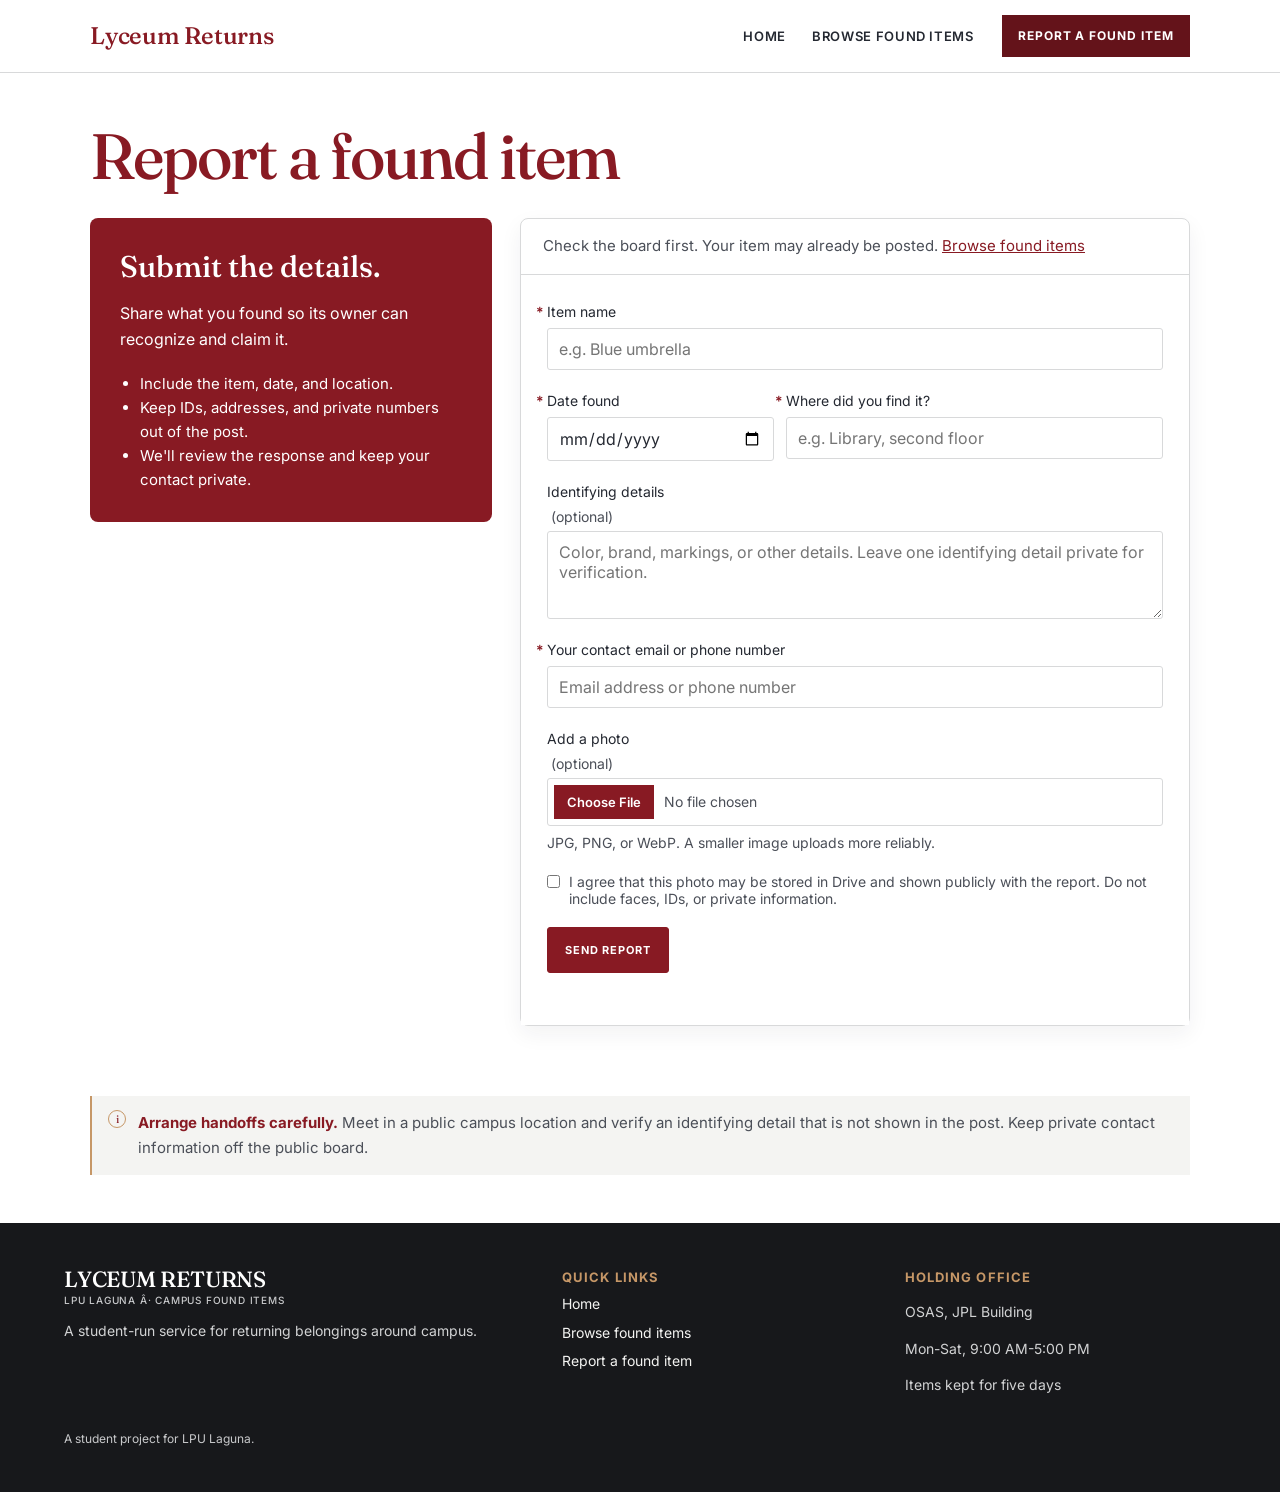
==== report.html @ 266c76a1 "JS restructuring (moved to d3-dsv + file split), and removed 'I Lost' functionality" ====
﻿<!doctype html>
<html lang="en">
  <head>
    <meta charset="utf-8" />
    <meta name="viewport" content="width=device-width, initial-scale=1" />
    <meta
      name="description"
      content="Report an item you found on the LPU Laguna campus."
    />
    <title>Submit a report | Lyceum Returns</title>
    <link
      rel="preload"
      as="style"
      href="https://fonts.googleapis.com/css2?family=Fraunces:opsz,SOFT,WONK,wght@9..144,20,0,400;9..144,20,0,500&family=Inter:wght@400;500;600;700&display=swap"
    />
    <link
      rel="stylesheet"
      href="https://fonts.googleapis.com/css2?family=Fraunces:opsz,SOFT,WONK,wght@9..144,20,0,400;9..144,20,0,500&family=Inter:wght@400;500;600;700&display=swap"
    />
    <link rel="stylesheet" href="site.css?v=19" />
    <link rel="stylesheet" href="reports.css?v=27" />
  </head>
  <body id="top">
    <header class="site-header">
      <div class="header-inner">
        <a class="wordmark" href="index.html">Lyceum Returns</a>
        <nav>
          <a href="index.html">Home</a>
          <a href="reports.html">Browse found items</a>
        </nav>
        <a class="header-action active" href="report.html">Report a found item</a>
      </div>
    </header>

    <main class="reports-main">
      <h1 class="report-page-title">Report a found item</h1>
      <section id="submit" class="submit-section">
        <div class="submit-copy">
          <h2>Submit the details.</h2>
          <p>Share what you found so its owner can recognize and claim it.</p>
          <button id="tips-button" class="tips-button" type="button">
            Tips
          </button>
          <ul class="tips-list">
            <li>Include the item, date, and location.</li>
            <li>Keep IDs, addresses, and private numbers out of the post.</li>
            <li>We'll review the response and keep your contact private.</li>
          </ul>
        </div>
        <div class="form-slot">
          <p class="check-board">
            Check the board first. Your item may already be posted.
            <a href="reports.html">Browse found items</a>
          </p>
          <form id="report-form" class="custom-form">
            <input type="hidden" name="reportType" value="Found" />
            <label class="form-field">
              Item name
              <input
                name="itemName"
                maxlength="120"
                required
                placeholder="e.g. Blue umbrella"
              />
            </label>
            <div class="form-row">
              <label class="form-field">
                Date found
                <input
                  id="report-date"
                  name="reportDate"
                  type="date"
                  required
                />
              </label>
              <label class="form-field">
                Where did you find it?
                <input
                  name="location"
                  maxlength="160"
                  required
                  placeholder="e.g. Library, second floor"
                />
              </label>
            </div>
            <label class="form-field">
              Identifying details <span>(optional)</span>
              <textarea
                name="details"
                maxlength="600"
                rows="2"
                placeholder="Color, brand, markings, or other details. Leave one identifying detail private for verification."
              ></textarea>
            </label>
            <label class="form-field">
              Your contact email or phone number
              <input
                name="contact"
                autocomplete="email"
                maxlength="120"
                required
                placeholder="Email address or phone number"
              />
            </label>
            <label class="form-field photo-field">
              Add a photo <span>(optional)</span>
              <input name="photo" type="file" accept="image/*" />
              <div id="photo-preview" class="photo-preview" hidden>
                <img alt="Selected photo preview" />
                <button id="remove-photo" type="button">Remove photo</button>
              </div>
              <small
                >JPG, PNG, or WebP. A smaller image uploads more
                reliably.</small
              >
            </label>
            <label class="consent-field">
              <input name="photoConsent" type="checkbox" />
              <span
                >I agree that this photo may be stored in Drive and shown
                publicly with the report. Do not include faces, IDs, or private
                information.</span
              >
            </label>
            <label class="form-honeypot">
              Leave this field empty
              <input name="website" tabindex="-1" autocomplete="off" />
            </label>
            <button class="submit-button" type="submit">Send report</button>
            <p id="form-status" class="form-status"></p>
          </form>
          <iframe
            class="bridge-frame"
            name="bridge-frame"
            title="Report submission"
            tabindex="-1"
          ></iframe>
        </div>
      </section>
      <section id="safety" class="safety">
        <span class="safety-mark">i</span>
        <p>
          <strong>Arrange handoffs carefully.</strong> Meet in a public campus
          location and verify an identifying detail that is not shown in the
          post. Keep private contact information off the public board.
        </p>
      </section>
    </main>

    <footer class="site-footer">
      <div>
        <a class="wordmark" href="index.html">
          <span
            >LYCEUM RETURNS<small
              >LPU LAGUNA Â· CAMPUS FOUND ITEMS</small
            ></span
          >
        </a>
        <p>A student-run service for returning belongings around campus.</p>
      </div>
      <div>
        <strong>Quick links</strong>
        <a href="index.html">Home</a>
        <a href="reports.html">Browse found items</a>
        <a href="report.html">Report a found item</a>
      </div>
      <div>
        <strong>Holding office</strong>
        <span>OSAS, JPL Building</span>
        <span>Mon-Sat, 9:00 AM-5:00 PM</span>
        <span>Items kept for five days</span>
      </div>
      <small class="footer-credit">A student project for LPU Laguna.</small>
    </footer>
    <script src="js/form-config.js?v=5"></script>
    <script type="module" src="js/reports.js?v=21"></script>
  </body>
</html>
---- site.css ----
:root {
  --crimson: #881a23;
  --crimson-dark: #64131a;
  --gold: #c69767;
  --ink: #242831;
  --muted: #4b4f58;
  --paper: #f4f4f2;
  --white: #ffffff;
  --line: #d8d9da;
  --heading: "Fraunces", Georgia, serif;
  --body: "Inter", system-ui, sans-serif;
  --space: 8px;
}

* {
  box-sizing: border-box;
}
html {
  scroll-behavior: smooth;
}
body {
  margin: 0;
  background: var(--white);
  color: var(--ink);
  font: 16px/1.6 var(--body);
}
main {
  padding-bottom: 56px;
}
a {
  color: inherit;
  text-decoration: none;
  transition: color 160ms ease;
}
a:focus-visible,
button:focus-visible,
input:focus-visible,
textarea:focus-visible,
select:focus-visible {
  outline: 3px solid var(--gold);
  outline-offset: 3px;
}

.site-header {
  min-height: 78px;
  padding: 0 max(5vw, 24px);
  display: flex;
  align-items: center;
  justify-content: space-between;
  gap: 24px;
  border-bottom: 1px solid var(--line);
  background: var(--white);
}
.wordmark {
  color: var(--crimson);
  font: 500 22px/1.1 var(--heading);
  font-variation-settings:
    "SOFT" 20,
    "WONK" 0;
  letter-spacing: -0.01em;
}
.wordmark small {
  display: block;
  margin-top: 3px;
  color: var(--muted);
  font: 500 10px var(--body);
  letter-spacing: 0.08em;
  text-transform: uppercase;
}
nav {
  display: flex;
  gap: 28px;
  color: var(--ink);
  font-size: 13px;
  font-weight: 600;
  text-transform: uppercase;
  letter-spacing: 0.05em;
}
nav a:hover,
.text-link:hover,
.note a:hover,
.site-footer a:hover {
  color: var(--crimson);
}
.header-action {
  padding: 11px 16px;
  background: var(--crimson);
  color: var(--white);
  font-size: 12px;
  font-weight: 700;
  letter-spacing: 0.08em;
  text-transform: uppercase;
}
.header-action:hover,
.button-primary:hover {
  background: var(--crimson-dark);
}

main {
  max-width: 1240px;
  margin: auto;
}
.hero {
  min-height: 590px;
  padding: 110px max(7vw, 32px);
  display: flex;
  align-items: center;
  background:
    linear-gradient(90deg, rgba(100, 19, 26, 0.94), rgba(136, 26, 35, 0.7)),
    url("assets/TODO-campus-photo.jpg") center/cover;
  color: var(--white);
}
.hero-text {
  max-width: 650px;
}
.hero h1 {
  margin: 0;
  font: 500 clamp(44px, 6vw, 76px)/1.15 var(--heading);
  font-variation-settings:
    "SOFT" 20,
    "WONK" 0;
  letter-spacing: -0.01em;
  letter-spacing: -0.04em;
}
.hero h1 span {
  display: block;
}
.hero-sub {
  max-width: 570px;
  margin: 24px 0 0;
  font-size: 18px;
}
.actions {
  display: flex;
  flex-wrap: wrap;
  gap: 14px;
  margin-top: 32px;
}
.button {
  min-height: 46px;
  padding: 0 20px;
  display: inline-flex;
  align-items: center;
  font-size: 12px;
  font-weight: 700;
  letter-spacing: 0.1em;
  text-transform: uppercase;
  transition:
    transform 160ms ease,
    background 160ms ease,
    box-shadow 160ms ease;
}
.button-primary {
  background: #b83a46;
  color: var(--white);
  border: 1px solid #d86a73;
  box-shadow: 0 8px 18px rgba(35, 8, 12, 0.28);
  transition:
    transform 160ms ease,
    background 160ms ease,
    box-shadow 160ms ease;
}
.button-primary:hover {
  background: #c84b57;
  box-shadow: 0 11px 22px rgba(35, 8, 12, 0.34);
  transform: translateY(-2px);
}
.button-primary span {
  margin-left: 12px;
  color: var(--gold);
}
.button-outline {
  border: 1px solid var(--white);
  color: var(--white);
}
.button-outline:hover {
  background: var(--white);
  color: var(--crimson);
}
.text-link {
  color: var(--crimson);
  font-weight: 600;
  text-decoration: underline;
  text-underline-offset: 4px;
}
.note {
  max-width: 340px;
  margin-left: auto;
  padding: 24px;
  border-left: 2px solid var(--gold);
  background: rgba(0, 0, 0, 0.16);
}
.note h2 {
  margin: 0;
  font: 500 24px/1.25 var(--heading);
}
.note p {
  margin: 12px 0 0;
  font-size: 15px;
}
.note a {
  display: inline-block;
  margin-top: 15px;
  color: var(--white);
  text-decoration: underline;
}

.board-callout {
  margin: 0;
  padding: 0 max(7vw, 32px) 0 0;
  display: grid;
  grid-template-columns: 220px 1fr auto;
  align-items: center;
  gap: 30px;
  background: var(--crimson-dark);
  color: var(--white);
}
.board-callout::before {
  min-height: 190px;
  content: "";
  background: var(--crimson-dark);
}
.board-callout p {
  max-width: 720px;
  margin: 0;
}
.board-callout .text-link {
  color: var(--white);
}
.site-footer {
  padding: 44px max(5vw, 24px);
  display: grid;
  grid-template-columns: 1.5fr 1fr 1fr;
  gap: 32px;
  background: #17181b;
  color: #f4f4f2;
}
.site-footer .wordmark {
  color: var(--white);
}
.site-footer .wordmark small {
  color: #c8c9cb;
}
.site-footer > span {
  color: #d2d3d4;
  font-size: 14px;
}
.site-footer > a:last-child {
  color: #fff;
  font-size: 14px;
}
.site-footer > div {
  display: flex;
  flex-direction: column;
  gap: 6px;
}
.site-footer > div > p,
.site-footer > div > span {
  margin: 8px 0 0;
  color: #d2d3d4;
  font-size: 14px;
}
.site-footer > div > strong {
  color: var(--gold);
  font-size: 13px;
  letter-spacing: 0.08em;
  text-transform: uppercase;
}
.site-footer > div > a:not(.wordmark) {
  color: #f4f4f2;
  font-size: 14px;
}
.footer-credit {
  grid-column: 1 / -1;
  color: #c8c9cb;
  font-size: 12px;
}

@media (max-width: 760px) {
  .site-header {
    min-height: 70px;
    padding: 14px 18px;
    flex-wrap: wrap;
  }
  nav {
    order: 3;
    width: 100%;
    justify-content: space-between;
    gap: 12px;
    font-size: 11px;
  }
  .header-action {
    margin-left: auto;
    font-size: 10px;
  }
  .hero {
    min-height: 610px;
    padding: 72px 22px;
    display: block;
  }
  .hero-sub {
    font-size: 16px;
  }
  .note {
    margin: 52px 0 0;
  }
  .board-callout {
    padding: 34px 22px;
  }
  .board-callout {
    display: block;
    padding: 0 22px 30px;
  }
  .board-callout::before {
    min-height: 150px;
    margin: 0 -22px 24px;
  }
  .board-callout .text-link {
    display: inline-block;
    margin-top: 14px;
  }
  .site-footer {
    grid-template-columns: 1fr;
    gap: 18px;
  }
}

/* Shared page header and outer page alignment. */
main {
  max-width: none;
  padding-bottom: 48px;
}
.site-header {
  position: sticky;
  top: 0;
  z-index: 20;
  min-height: 72px;
  padding: 0 24px;
  background: var(--white);
}
.header-inner {
  width: min(1100px, 100%);
  min-height: 72px;
  margin: 0 auto;
  display: flex;
  align-items: center;
  justify-content: space-between;
  gap: 24px;
}
.site-header .wordmark {
  white-space: nowrap;
  font-size: 24px;
}
.site-header nav {
  display: flex;
  align-items: center;
  gap: 26px;
  margin-left: auto;
}
.site-header nav > a:not(.header-action) {
  padding: 8px 0 5px;
  color: var(--ink);
  border-bottom: 2px solid transparent;
}
.site-header nav > a:not(.header-action):hover,
.site-header nav > a:not(.header-action).active {
  border-bottom-color: var(--crimson);
  color: var(--crimson-dark);
}
.site-header .header-action {
  margin-left: 4px;
}
.site-header .header-action.active {
  background: var(--crimson-dark);
}
.hero {
  width: 100%;
  max-width: none;
  min-height: 560px;
  padding: 96px max(24px, calc((100% - 1100px) / 2));
  background: var(--crimson);
}
.button-primary {
  background: var(--crimson-dark);
  border-color: var(--crimson-dark);
}
.button-primary:hover {
  background: var(--crimson);
}
.button-primary span {
  display: none;
}

@media (max-width: 700px) {
  .site-header {
    padding: 12px 18px;
  }
  .header-inner {
    min-height: 0;
    align-items: flex-start;
    flex-wrap: wrap;
  }
  .site-header nav {
    width: 100%;
    margin-left: 0;
    justify-content: flex-end;
    gap: 16px;
    order: 2;
    flex-wrap: wrap;
  }
  .site-header .header-action {
    margin-left: 0;
  }
  .hero {
    min-height: 590px;
    padding: 72px 22px;
  }
}

@media (max-width: 480px) {
  a:focus-visible,
  button:focus-visible,
  input:focus-visible,
  textarea:focus-visible,
  select:focus-visible {
    outline-color: var(--crimson);
  }
  body {
    overflow-x: hidden;
  }
  .site-header,
  .header-inner {
    min-height: 56px;
  }
  .site-header {
    padding: 8px 16px;
  }
  .header-inner {
    display: flex;
    align-items: center;
    gap: 10px;
  }
  .site-header .wordmark {
    flex: 0 0 auto;
    font-size: 0;
  }
  .site-header .wordmark::after {
    content: "LR";
    font: 500 21px/1.1 var(--heading);
    color: var(--crimson);
  }
  .site-header nav {
    display: flex;
    order: 0;
    flex: 1 1 auto;
    min-width: 0;
    width: auto;
    margin-left: 0;
    justify-content: space-between;
    gap: 8px;
    flex-wrap: nowrap;
    overflow: visible;
  }
  .site-header nav > a {
    min-height: 44px;
    display: inline-flex;
    align-items: center;
    justify-content: flex-start;
    white-space: nowrap;
    font-size: 11px;
  }
  .site-header .header-action {
    flex: 0 0 auto;
    margin: 0;
    min-height: 44px;
    padding: 10px 11px;
    font-size: 10px;
    white-space: nowrap;
    display: inline-flex;
    align-items: center;
    justify-content: center;
    text-align: center;
  }
  .hero {
    min-height: 0;
    padding: 54px 16px;
  }
  .hero-sub {
    margin-top: 16px;
    font-size: 16px;
  }
  .actions {
    display: grid;
    gap: 10px;
    margin-top: 24px;
  }
  .actions .button {
    width: 100%;
    min-height: 48px;
    justify-content: center;
  }
  .note {
    width: 100%;
    max-width: none;
    margin-top: 32px;
    padding: 16px;
  }
  .note h2 {
    font-size: 21px;
  }
  .note p {
    margin-top: 8px;
    font-size: 14px;
  }
  .board-callout {
    padding: 0 16px 24px;
  }
  .board-callout::before {
    min-height: 96px;
    margin: 0 -16px 18px;
  }
  .board-callout .text-link {
    display: none;
  }
  .site-footer {
    padding: 30px 16px;
    gap: 14px;
  }
  .site-footer > div:nth-child(2) {
    display: none;
  }
  .site-footer > div > a,
  .site-footer > div > span {
    min-height: 44px;
    display: flex;
    align-items: center;
  }
}

@media (prefers-reduced-motion: reduce) {
  *,
  *::before,
  *::after {
    scroll-behavior: auto !important;
    transition-duration: 0.01ms !important;
    animation-duration: 0.01ms !important;
    animation-iteration-count: 1 !important;
  }
}
---- reports.css ----
﻿.reports-main {
  padding-top: 48px;
}
.intro {
  display: flex;
  justify-content: space-between;
  align-items: end;
  gap: 35px;
  padding: 0 4.5vw 27px;
}
.intro h1 {
  margin: 0;
  color: var(--crimson);
  font: 500 clamp(42px, 5vw, 59px)/1 var(--heading);
  letter-spacing: -0.04em;
}
.intro > p {
  max-width: 350px;
  margin: 0 0 4px;
  color: var(--muted);
  font-size: 12px;
  line-height: 1.8;
}
.board {
  margin: 0 4.5vw;
  background: var(--white);
  border: 1px solid var(--line);
}
.toolbar {
  display: flex;
  align-items: end;
  gap: 13px;
  padding: 15px;
  border-bottom: 1px solid var(--line);
}
.toolbar label {
  display: flex;
  flex-direction: column;
  gap: 6px;
  color: #596574;
  font: 8px var(--body);
  letter-spacing: 0.07em;
}
.search-label {
  flex: 1;
}
#search,
.filter-label select {
  min-height: 37px;
  padding: 0 10px;
  border: 1px solid var(--line);
  background: transparent;
  color: var(--ink);
  font: 11px var(--body);
}
.view-switch {
  display: flex;
}
.view-switch button,
.refresh {
  height: 37px;
  padding: 0 12px;
  border: 1px solid var(--line);
  background: transparent;
  color: var(--crimson);
  font: 9px var(--body);
  cursor: pointer;
}
.view-switch button + button {
  border-left: 0;
}
.view-switch button.active {
  background: var(--crimson);
  color: white;
}
.refresh {
  border-color: var(--crimson);
  background: var(--crimson);
  color: white;
}
.feed-message,
.empty {
  padding: 20px 16px;
  color: var(--muted);
  font-size: 11px;
}
.feed-message.error {
  color: var(--crimson);
}
.feed-message[hidden],
.empty[hidden] {
  display: none;
}
.reports-list {
  padding: 16px;
  display: grid;
  gap: 13px;
}
.reports-list.tiles {
  grid-template-columns: repeat(3, minmax(0, 1fr));
}
.report-card {
  min-width: 0;
  border: 1px solid var(--line);
  background: #fffefa;
}
.report-photo,
.photo-placeholder {
  display: block;
  width: 100%;
  height: 155px;
  object-fit: cover;
  background: #ecebe5;
}
.photo-placeholder {
  display: grid;
  place-items: center;
  color: #979b9c;
  font: 9px var(--body);
  letter-spacing: 0.1em;
}
.report-photo[hidden],
.photo-placeholder[hidden],
.report-detail[hidden] {
  display: none;
}
.report-card-content {
  padding: 12px 13px;
}
.type-tag {
  display: inline-block;
  padding: 4px 6px;
  font: 8px var(--body);
  letter-spacing: 0.08em;
  background: #e5ebe3;
  color: #3d654a;
}
.type-tag.lost {
  background: #f2e5e2;
  color: #8c2d3a;
}
.report-card h2 {
  margin: 9px 0 5px;
  color: var(--crimson);
  font: 500 18px var(--heading);
}
.report-place,
.report-date,
.report-detail {
  margin: 3px 0;
  color: var(--muted);
  font-size: 10px;
  line-height: 1.6;
}
.report-detail {
  margin-top: 8px;
  padding-top: 7px;
  border-top: 1px solid #e8e8e2;
}
.reports-list.list {
  grid-template-columns: 1fr;
}
.reports-list.list .report-card {
  display: grid;
  grid-template-columns: 105px 1fr;
}
.reports-list.list .report-photo,
.reports-list.list .photo-placeholder {
  height: 100%;
  min-height: 105px;
}
.reports-list.list .report-card-content {
  display: grid;
  grid-template-columns:
    72px minmax(120px, 0.9fr) minmax(120px, 1fr)
    100px 1.5fr;
  align-items: center;
  gap: 12px;
}
.reports-list.list .report-card h2,
.reports-list.list .report-place,
.reports-list.list .report-date,
.reports-list.list .report-detail {
  margin: 0;
}
.reports-list.list .report-detail {
  padding: 0;
  border: 0;
}
.safety {
  margin: 19px 4.5vw 0;
  padding: 14px 16px;
  display: flex;
  gap: 12px;
  align-items: flex-start;
  border-left: 2px solid var(--gold);
  background: #efeee8;
}
.safety-mark {
  width: 18px;
  height: 18px;
  flex: none;
  display: grid;
  place-items: center;
  border: 1px solid var(--gold);
  border-radius: 50%;
  color: var(--crimson);
  font: 11px var(--heading);
}
.safety p {
  margin: 0;
  color: #626d78;
  font-size: 10px;
  line-height: 1.7;
}
.safety strong {
  color: var(--crimson);
}
.submit-section {
  padding: 54px 4.5vw 70px;
  display: grid;
  grid-template-columns: 0.75fr 1.25fr;
  gap: 38px;
  align-items: start;
  border-top: 1px solid var(--line);
  margin-top: 40px;
}
.submit-copy h2 {
  margin: 0;
  color: var(--crimson);
  font: 500 29px var(--heading);
}
.submit-copy > p:last-child {
  max-width: 300px;
  color: var(--muted);
  font-size: 11px;
  line-height: 1.7;
}
.form-slot {
  min-height: 260px;
  padding: 12px;
  border: 1px solid var(--line);
  background: var(--white);
  color: var(--muted);
  font-size: 11px;
}
.tips-button {
  display: none;
  min-height: 44px;
  padding: 9px 14px;
  border: 1px solid rgba(255, 255, 255, 0.75);
  background: transparent;
  color: var(--white);
  font: 700 11px var(--body);
  letter-spacing: 0.08em;
  text-transform: uppercase;
  text-align: center;
  cursor: pointer;
}
.tips-button:hover,
.tips-button:focus-visible {
  background: var(--white);
  color: var(--crimson);
}
.photo-preview {
  display: flex;
  align-items: center;
  gap: 10px;
  margin-top: 8px;
}
.photo-preview[hidden] {
  display: none;
}
.photo-preview img {
  width: 88px;
  height: 88px;
  border: 1px solid var(--line);
  object-fit: cover;
}
.photo-preview button {
  min-height: 44px;
  padding: 8px 12px;
  border: 1px solid var(--line);
  background: transparent;
  color: var(--crimson);
  font: 600 12px var(--body);
  cursor: pointer;
}
.form-slot iframe {
  display: block;
  width: 100%;
  height: 760px;
  border: 0;
  background: white;
}
.site-footer {
  margin-top: 0;
}
@media (max-width: 760px) {
  .reports-main {
    padding-top: 36px;
  }
  .intro {
    padding: 0 4px 20px;
    display: block;
  }
  .intro h1 {
    font-size: 47px;
  }
  .intro > p {
    margin-top: 13px;
  }
  .board {
    margin: 0;
  }
  .toolbar {
    flex-wrap: wrap;
    align-items: end;
    gap: 9px;
  }
  .search-label {
    flex-basis: 100%;
  }
  .filter-label {
    flex: 1;
  }
  .reports-list.tiles {
    grid-template-columns: repeat(2, minmax(0, 1fr));
    padding: 9px;
    gap: 8px;
  }
  .report-photo,
  .photo-placeholder {
    height: 115px;
  }
  .report-card-content {
    padding: 9px;
  }
  .reports-list.list .report-card {
    grid-template-columns: 77px 1fr;
  }
  .reports-list.list .report-card-content {
    grid-template-columns: 1fr 1fr;
    gap: 6px;
    padding: 9px;
  }
  .reports-list.list .report-card h2 {
    font-size: 15px;
  }
  .reports-list.list .report-detail {
    grid-column: 1/-1;
  }
  .reports-list.list .report-photo,
  .reports-list.list .photo-placeholder {
    min-height: 100%;
    height: 100%;
  }
  .safety {
    margin-left: 0;
    margin-right: 0;
  }
  .submit-section {
    padding: 38px 4px 50px;
    grid-template-columns: 1fr;
    gap: 15px;
  }
  .form-slot iframe {
    height: 720px;
  }
}

.report-card {
  transition:
    transform 160ms ease,
    box-shadow 160ms ease;
}
.report-card:hover {
  transform: translateY(-2px);
  box-shadow: 0 12px 26px rgba(36, 40, 49, 0.12);
}
.custom-select-menu button {
  transition:
    background 120ms ease,
    color 120ms ease;
}

.custom-form {
  display: grid;
  gap: 17px;
  padding: 20px 22px;
  color: var(--crimson);
}
.custom-form label,
.report-choice legend {
  font-size: 11px;
  line-height: 1.5;
}
.custom-form label > span,
.report-choice legend span {
  color: var(--muted);
  font: 8px var(--body);
  letter-spacing: 0.04em;
}
.report-choice {
  display: flex;
  gap: 9px;
  padding: 0;
  border: 0;
}
.report-choice legend {
  width: 100%;
  margin-bottom: 9px;
}
.report-choice label {
  position: relative;
  cursor: pointer;
}
.report-choice input {
  position: absolute;
  opacity: 0;
}
.report-choice label > span {
  display: block;
  padding: 9px 22px;
  border: 1px solid var(--line);
  color: var(--crimson);
  font: 11px var(--body);
}
.report-choice input:checked + span {
  border-color: var(--crimson);
  background: var(--crimson);
  color: white;
}
.report-choice input:focus-visible + span {
  outline: 2px solid var(--gold);
  outline-offset: 2px;
}
.report-choice label::after {
  display: none !important;
  content: none !important;
}
.report-choice {
  display: grid;
  grid-template-columns: repeat(2, minmax(0, 1fr));
  gap: 10px;
}
.report-choice legend {
  grid-column: 1 / -1;
  width: auto;
  margin-bottom: 0;
}
.report-choice label > span {
  width: 100%;
}
@media (max-width: 520px) {
  .report-choice {
    grid-template-columns: 1fr;
  }
}
.form-field {
  display: flex;
  flex-direction: column;
  gap: 6px;
}
.form-field > span {
  margin-left: 4px;
}
.form-field input,
.form-field textarea {
  width: 100%;
  min-height: 40px;
  padding: 10px 11px;
  border: 1px solid var(--line);
  border-radius: 0;
  background: #fffefa;
  color: var(--ink);
  font: 12px var(--body);
}
.form-field textarea {
  resize: vertical;
}
.form-field input:focus,
.form-field textarea:focus {
  outline: 2px solid #b8a878;
  outline-offset: 1px;
}
.form-row {
  display: grid;
  grid-template-columns: 0.75fr 1.25fr;
  gap: 12px;
}
.photo-field input {
  padding: 8px;
}
.photo-field small {
  color: var(--muted);
  font-size: 9px;
}
.consent-field {
  display: flex;
  align-items: flex-start;
  gap: 9px;
  color: var(--muted);
  font-size: 9px !important;
}
.consent-field input {
  margin: 2px 0 0;
  accent-color: var(--crimson);
}
.submit-button {
  justify-self: start;
  min-height: 42px;
  padding: 0 17px;
  border: 1px solid var(--crimson);
  background: var(--crimson);
  color: white;
  font: 10px var(--body);
  letter-spacing: 0.04em;
  cursor: pointer;
}
.submit-button span {
  margin-left: 14px;
}
.submit-button:hover {
  background: #284665;
}
.submit-button:disabled {
  opacity: 0.6;
  cursor: wait;
}
.form-status {
  min-height: 14px;
  margin: -8px 0 0;
  color: var(--muted);
  font-size: 10px;
  line-height: 1.5;
}
.form-status.success {
  color: #3d654a;
}
.form-status.success a {
  color: inherit;
  font-weight: 700;
  text-decoration: underline;
}
.form-status.error {
  color: #9b3038;
}
.bridge-frame {
  position: absolute;
  width: 1px;
  height: 1px;
  left: -10000px;
  border: 0;
}
.form-honeypot {
  position: absolute !important;
  left: -10000px !important;
  width: 1px;
  height: 1px;
  overflow: hidden;
}
.form-slot {
  padding: 0;
}
.custom-form input[type="file"] {
  font: 10px var(--body);
}
.custom-form input[type="file"] {
  width: 100%;
  min-height: 44px;
  padding: 6px;
  border: 1px solid var(--line);
  background: #fffefa;
  color: var(--muted);
  font-size: 14px;
}
.custom-form input[type="file"]::file-selector-button {
  margin-right: 10px;
  padding: 8px 12px;
  border: 1px solid var(--crimson);
  background: var(--crimson);
  color: #fff;
  font: 600 13px var(--body);
  cursor: pointer;
}
.custom-form input[type="file"]::file-selector-button:hover {
  border-color: var(--crimson-dark);
  background: var(--crimson-dark);
}
@media (max-width: 760px) {
  .custom-form {
    padding: 16px 13px;
    gap: 14px;
  }
  .form-row {
    grid-template-columns: 1fr;
  }
  .report-choice {
    flex-wrap: wrap;
  }
  .report-choice legend {
    flex-basis: 100%;
  }
}

.intro h1 {
  font-size: clamp(44px, 6vw, 68px);
  white-space: nowrap;
}
.display-ampersand {
  color: var(--crimson);
  font-family: var(--heading);
  font-style: italic;
  font-weight: 400;
  letter-spacing: -0.08em;
  margin: 0 0.08em;
}
.intro > p,
.feed-message,
.empty,
.report-place,
.report-date,
.report-detail,
.report-status {
  font-size: 14px;
}
.toolbar label {
  font: 14px var(--body);
  letter-spacing: 0;
  color: var(--muted);
}
#search,
.filter-label select {
  font-size: 14px;
}
.custom-form label,
.report-choice legend {
  font-size: 14px;
}
.custom-form label > span,
.report-choice legend span {
  font: 14px var(--body);
  letter-spacing: 0;
  color: var(--muted);
}
.form-field input,
.form-field textarea {
  font-size: 16px;
}
.photo-field small,
.consent-field {
  font-size: 14px !important;
}
.submit-copy > p:last-child {
  font-size: 16px;
  color: var(--muted);
}
.empty {
  padding: 34px 20px;
}
.empty a {
  color: var(--crimson);
  text-decoration: underline;
}
.report-card h2 {
  font-size: 22px;
}
.custom-form label:has(input[required])::before,
.custom-form label:has(textarea[required])::before,
.report-choice legend::after {
  content: "*";
  color: var(--crimson);
  font-weight: 600;
  margin-right: 4px;
}
.status-filter-hidden {
  display: none !important;
}
.custom-form label:has(input[required])::before,
.custom-form label:has(textarea[required])::before {
  position: absolute;
  transform: translateY(1px);
}
.report-choice label > span {
  display: flex;
  min-width: 175px;
  flex-direction: column;
  gap: 4px;
  padding: 13px 16px;
  color: var(--ink) !important;
  background: #fffdf9;
}
.report-choice label > span strong {
  font: 600 15px var(--body);
}
.report-choice label > span small {
  color: var(--muted);
  font: 13px var(--body);
}
.report-choice input:checked + span small {
  color: rgba(255, 255, 255, 0.82);
}
.report-choice input:checked + span,
.report-choice input:checked + span strong {
  color: var(--white) !important;
}
.report-choice label > span,
.report-choice label > span strong,
.report-choice label > span small {
  display: block !important;
  visibility: visible !important;
  opacity: 1 !important;
  color: var(--ink) !important;
}
.report-choice label > span strong {
  font-size: 15px !important;
}
.report-choice label > span small {
  margin-top: 4px;
  font-size: 13px !important;
}
.report-choice input:checked + span,
.report-choice input:checked + span strong,
.report-choice input:checked + span small {
  color: var(--white) !important;
}
.report-choice label > span {
  display: none !important;
}
.report-choice label::after {
  display: block;
  padding: 13px 16px;
  color: var(--ink);
  content: "";
  font: 600 15px/1.25 var(--body);
  white-space: pre-line;
}
.report-choice label:first-of-type::after {
  content: "I lost something\A Help me find it";
}
.report-choice label:last-of-type::after {
  content: "I found something\A Help me return it";
}
.report-choice label:first-of-type input:checked ~ span + * {
  color: var(--white);
}
.report-choice label:has(input:checked)::after {
  background: var(--crimson);
  color: var(--white);
}
.report-choice label:first-of-type input:checked + span {
  background: var(--crimson);
  border-color: var(--crimson);
}

/* Keep the two report-type choices as ordinary visible cards. */
.report-choice label::before {
  display: none !important;
  content: none !important;
}
.report-choice label > span {
  display: flex !important;
  min-width: 175px;
  min-height: 58px;
  flex-direction: column;
  gap: 4px;
  padding: 13px 16px;
  border: 1px solid var(--line);
  background: #fffdf9;
  color: var(--ink) !important;
}
.report-choice label > span strong {
  color: inherit !important;
  font: 600 15px/1.25 var(--body);
}
.report-choice label > span small {
  color: var(--muted) !important;
  font: 13px/1.25 var(--body);
}
.report-choice input:checked + span {
  border-color: var(--crimson);
  background: var(--crimson);
  color: var(--white) !important;
}
.report-choice input:checked + span small {
  color: rgba(255, 255, 255, 0.86) !important;
}
.report-choice input:focus-visible + span {
  outline: 2px solid var(--gold);
  outline-offset: 2px;
}

/* Report page uses the same LPU palette as the landing page. */
.reports-main {
  padding: 56px 5vw 0;
}
.intro {
  max-width: 1100px;
  margin: 0 auto 28px;
  padding: 0;
  display: flex;
  align-items: end;
  justify-content: space-between;
  gap: 32px;
}
.intro h1 {
  color: var(--crimson);
  font: 500 clamp(42px, 6vw, 68px)/1.05 var(--heading);
  letter-spacing: -0.04em;
}
.intro > p {
  max-width: 430px;
  margin: 0 0 4px;
  color: var(--muted);
  font-size: 16px;
}
.board {
  max-width: 1100px;
  margin: 0 auto;
  border: 1px solid var(--line);
  background: var(--white);
  box-shadow: 0 10px 30px rgba(36, 40, 49, 0.06);
}
.toolbar {
  display: flex;
  align-items: end;
  gap: 14px;
  flex-wrap: wrap;
  padding: 18px;
  background: var(--paper);
  border-bottom: 1px solid var(--line);
}
.toolbar label {
  color: var(--ink);
  font: 600 13px var(--body);
  letter-spacing: 0;
  text-transform: uppercase;
}
.search-label {
  flex: 1 1 260px;
}
.custom-select {
  position: relative;
  min-width: 190px;
}
.custom-select-native {
  position: absolute;
  width: 1px;
  height: 1px;
  opacity: 0;
  pointer-events: none;
}
.custom-select-trigger {
  width: 100%;
  min-height: 42px;
  padding: 0 36px 0 12px;
  border: 1px solid #c9a36f;
  border-radius: 3px;
  background: #fffdf9;
  color: var(--ink);
  text-align: left;
  font: 15px var(--body);
  cursor: pointer;
}
.custom-select-trigger::after {
  position: absolute;
  top: 13px;
  right: 13px;
  color: var(--crimson);
  content: "⌄";
  font-size: 17px;
}
.custom-select-menu {
  position: absolute;
  z-index: 10;
  top: calc(100% + 5px);
  left: 0;
  right: 0;
  padding: 6px;
  border: 1px solid #dfc8a7;
  border-radius: 5px;
  background: #fffdf9;
  box-shadow: 0 12px 28px rgba(36, 40, 49, 0.14);
}
.custom-select-menu[hidden] {
  display: none;
}
.custom-select-menu button {
  width: 100%;
  padding: 10px 11px;
  border: 0;
  border-radius: 3px;
  background: transparent;
  color: var(--ink);
  text-align: left;
  font: 14px var(--body);
  cursor: pointer;
}
.custom-select-menu button:hover,
.custom-select-menu button:hover {
  background: #f5e9df;
  color: var(--crimson-dark);
}
.board,
.form-slot {
  border-radius: 8px;
}
.report-card {
  border-radius: 6px;
}
.type-tag {
  border-radius: 3px;
  background: #f5e9df;
  color: var(--crimson-dark);
}
.type-tag.lost {
  background: #f3dfe1;
  color: var(--crimson-dark);
}
.submit-copy {
  border-radius: 8px;
  background: #9b3440;
  height: fit-content;
}
#search,
.filter-label select {
  min-height: 42px;
  padding: 0 12px;
  border: 1px solid var(--line);
  background: var(--white);
  color: var(--ink);
  font: 15px var(--body);
}
.view-switch button,
.refresh {
  min-height: 42px;
  border: 1px solid var(--crimson);
  background: var(--white);
  color: var(--crimson);
  font: 700 12px var(--body);
  letter-spacing: 0.06em;
  text-transform: uppercase;
  cursor: pointer;
}
.view-switch button.active,
.refresh {
  background: var(--crimson);
  color: var(--white);
}
.reports-list {
  padding: 22px;
  gap: 18px;
}
.reports-list.tiles {
  grid-template-columns: repeat(3, minmax(0, 1fr));
}
.report-card {
  position: relative;
  overflow: hidden;
  border: 1px solid var(--line);
  background: var(--white);
  box-shadow: 0 8px 22px rgba(36, 40, 49, 0.08);
}
.report-card::after {
  position: absolute;
  top: 0;
  right: 0;
  width: 18px;
  height: 18px;
  background: var(--paper);
  clip-path: polygon(100% 0, 0 0, 100% 100%);
  content: "";
}
.report-photo,
.photo-placeholder {
  height: 180px;
  background: var(--paper);
}
.report-card-content {
  padding: 18px;
}
.type-tag {
  padding: 5px 8px;
  background: var(--crimson);
  color: var(--white);
  font: 700 11px var(--body);
  letter-spacing: 0.04em;
  text-transform: uppercase;
}
.type-tag.lost {
  display: inline-flex;
  min-height: 38px;
  align-items: center;
  justify-content: center;
  background: #f8e7e8;
  color: #65121c;
}
.report-card h2 {
  color: var(--ink);
  font: 600 21px/1.25 var(--heading);
}
.report-place,
.report-date,
.report-detail {
  color: var(--muted);
  font-size: 14px;
}
.report-status {
  color: var(--gold);
  font-size: 13px;
  font-weight: 700;
}
.claim-button {
  border-color: var(--crimson);
  color: var(--crimson);
  font: 700 12px var(--body);
  letter-spacing: 0.04em;
  text-transform: uppercase;
}
.safety {
  max-width: 1100px;
  margin: 22px auto 0;
  border-left-color: var(--gold);
  background: var(--paper);
}
.safety p {
  color: var(--muted);
  font-size: 15px;
}
.submit-section {
  max-width: 1100px;
  margin: 54px auto 0;
  padding: 54px 0 76px;
  grid-template-columns: 0.75fr 1.25fr;
  gap: 28px;
  border-top: 1px solid var(--line);
}
.submit-copy {
  position: sticky;
  top: 24px;
  padding: 30px;
  background: var(--crimson);
  color: var(--white);
}
.submit-copy h1,
.submit-copy h2 {
  color: var(--white);
  font: 500 30px var(--heading);
}
.submit-copy > p:last-child {
  color: #fff;
  font-size: 16px;
}
.submit-copy ul {
  margin: 20px 0 0;
  padding-left: 20px;
  color: #fff;
  font-size: 15px;
}
.form-slot {
  padding: 0;
  border: 1px solid var(--line);
  box-shadow: 0 8px 22px rgba(36, 40, 49, 0.06);
}
.check-board {
  margin: 0;
  padding: 16px 22px;
  border-bottom: 1px solid var(--line);
  color: var(--muted);
  font-size: 15px;
  line-height: 1.5;
}
.check-board a {
  color: var(--crimson);
  text-decoration: underline;
}
.submit-button {
  background: var(--crimson);
  font: 700 12px var(--body);
  letter-spacing: 0.1em;
  text-transform: uppercase;
  display: flex;
  align-items: center;
  justify-content: center;
  text-align: center;
}
.submit-button:hover {
  background: var(--crimson-dark);
}
.empty {
  color: var(--muted);
  font-size: 16px;
}

@media (max-width: 760px) {
  .reports-main {
    padding: 36px 18px 0;
  }
  .intro {
    display: block;
  }
  .intro > p {
    margin-top: 14px;
  }
  .reports-list.tiles {
    grid-template-columns: 1fr;
  }
  .submit-section {
    padding: 38px 0 54px;
    grid-template-columns: 1fr;
  }
  .submit-copy {
    position: static;
  }
}
.custom-form label:has(input[required]),
.custom-form label:has(textarea[required]) {
  padding-left: 11px;
}
.report-choice legend::after {
  margin-left: 4px;
}
@media (max-width: 760px) {
  .intro h1 {
    white-space: normal;
  }
  .intro > p {
    font-size: 16px;
  }
  .toolbar label {
    font-size: 13px;
  }
}
.custom-form label:has(input[required])::before,
.custom-form label:has(textarea[required])::before {
  position: absolute;
  top: 0;
  left: 0;
  transform: none;
}
.custom-form label:has(input[required]),
.custom-form label:has(textarea[required]) {
  position: relative;
  padding-left: 0;
}
.custom-form label:has(input[required])::before,
.custom-form label:has(textarea[required])::before {
  left: -11px;
}
.form-field input[type="date"] {
  min-height: 44px;
  color: var(--ink);
  font-size: 16px;
}
.form-field textarea[name="details"] {
  min-height: 88px;
  height: 88px;
  font-size: 16px;
}
.report-choice label::before {
  width: 100%;
  min-height: 44px;
  padding: 10px 11px;
  border: 1px solid var(--line);
  background: #fffefa;
  color: var(--muted);
  text-align: left;
  font: 16px var(--body);
  cursor: pointer;
}

.claim-button {
  margin-top: 12px;
  padding: 8px 11px;
  border: 1px solid var(--crimson);
  background: transparent;
  color: var(--crimson);
  font: 9px var(--body);
  cursor: pointer;
}
.claim-button:hover {
  background: var(--crimson);
  color: white;
}
.report-status {
  margin: 5px 0 0;
  color: var(--muted);
  font: 8px var(--body);
  letter-spacing: 0.08em;
  text-transform: uppercase;
}
.claim-dialog {
  width: min(480px, calc(100% - 28px));
  padding: 0;
  border: 1px solid var(--line);
  background: var(--white);
  color: var(--crimson);
}
.claim-dialog > h2,
.claim-dialog > p {
  margin-left: 22px;
  margin-right: 22px;
}
.claim-dialog > h2 {
  margin-top: 4px;
  margin-bottom: 6px;
  font: 500 30px var(--heading);
}
.claim-summary {
  color: var(--muted);
  font-size: 11px;
}
.dialog-close {
  position: absolute;
  top: 12px;
  right: 14px;
  border: 0;
  background: transparent;
  color: var(--crimson);
  font-size: 25px;
  cursor: pointer;
}
.claim-dialog .custom-form {
  border-top: 1px solid var(--line);
  margin-top: 18px;
}
.claim-dialog:not([open]) {
  display: none;
}

/* Keep board and report content aligned with the shared header container. */
.reports-main {
  width: min(1100px, calc(100% - 48px));
  max-width: 1100px;
  margin: 0 auto;
  padding: 48px 0 48px;
}
.board,
.safety {
  margin-left: 0;
  margin-right: 0;
}
.empty {
  min-height: 0;
  padding: 22px 16px;
}
.submit-section {
  margin-top: 0;
  padding: 0 0 48px;
  border-top: 0;
}
.report-page-title {
  margin: 0 0 28px;
  color: var(--crimson);
  font: 500 clamp(40px, 6vw, 64px) / 1.08 var(--heading);
  letter-spacing: -0.03em;
}
.custom-form {
  color: var(--ink);
}
.custom-form label,
.report-choice legend {
  color: var(--ink);
}
.form-field input,
.form-field textarea,
.custom-form input[type="file"] {
  background: var(--white);
}
.custom-form label:has(input[required])::before,
.custom-form label:has(textarea[required])::before,
.report-choice legend::after {
  color: var(--crimson);
}
.safety {
  margin-bottom: 0;
}

@media (max-width: 700px) {
  .reports-main {
    width: calc(100% - 36px);
    padding-top: 36px;
  }
  .report-page-title {
    margin-bottom: 22px;
  }
}

@media (max-width: 480px) {
  .reports-main {
    width: calc(100% - 32px);
    padding: 28px 0 48px;
  }
  .intro {
    padding: 0 0 18px;
  }
  .intro h1 {
    font-size: 42px;
  }
  .intro > p {
    font-size: 15px;
    line-height: 1.5;
  }
  .board {
    border: 0;
  }
  .toolbar {
    display: grid;
    grid-template-columns: 1fr;
    gap: 12px;
    padding: 16px;
    border: 1px solid var(--line);
  }
  .toolbar > label,
  .search-label,
  .filter-label,
  .custom-select,
  .custom-select-trigger {
    width: 100%;
  }
  .toolbar label,
  #search,
  .filter-label select,
  .custom-select-trigger,
  .custom-select-menu button,
  .view-switch button,
  .refresh {
    min-height: 44px;
    font-size: 16px;
  }
  .search-label {
    gap: 5px;
  }
  #search {
    padding: 0 12px;
  }
  .filter-label {
    min-width: 0;
  }
  .custom-select-trigger {
    padding: 0 12px;
  }
  .view-switch {
    width: 100%;
  }
  .view-switch button {
    flex: 1;
  }
  .refresh {
    width: 100%;
    background: transparent;
    color: var(--muted);
  }
  .feed-message,
  .empty {
    padding: 18px 12px;
    text-align: center;
    font-size: 15px;
  }
  .feed-message.loading {
    min-height: 54px;
    color: transparent;
    background: linear-gradient(90deg, var(--paper), #fff, var(--paper));
    background-size: 200% 100%;
    animation: loading 1.2s ease-in-out infinite;
  }
  .reports-list.tiles {
    grid-template-columns: 1fr;
    padding: 10px 0;
    gap: 10px;
  }
  .reports-list.tiles .report-card {
    display: grid;
    grid-template-columns: 96px minmax(0, 1fr);
  }
  .reports-list.tiles .report-photo,
  .reports-list.tiles .photo-placeholder {
    height: 100%;
    min-height: 96px;
    aspect-ratio: 1;
  }
  .reports-list.tiles .report-card-content {
    padding: 11px;
  }
  .reports-list.list .report-card {
    grid-template-columns: 74px minmax(0, 1fr);
  }
  .reports-list.list .report-card-content {
    display: block;
    min-width: 0;
    padding: 10px;
  }
  .reports-list.list .report-card h2 {
    overflow: hidden;
    text-overflow: ellipsis;
    white-space: nowrap;
  }
  .reports-list.list .report-place,
  .reports-list.list .report-date {
    display: inline;
    font-size: 13px;
  }
  .reports-list.list .report-date::before {
    content: " · ";
  }
  .claim-button {
    min-height: 44px;
    margin-top: 8px;
    font-size: 12px;
  }
  .safety {
    padding: 10px 12px;
  }
  .safety p {
    font-size: 13px;
    line-height: 1.6;
  }
  .submit-section {
    padding-bottom: 24px;
  }
  .submit-copy {
    padding: 18px;
  }
  .submit-copy > p:last-child {
    font-size: 15px;
  }
  .submit-copy ul {
    display: none;
  }
  .tips-button {
    display: flex;
    width: 100%;
    justify-content: center;
  }
  .tips-list.open {
    display: block;
  }
  .form-slot {
    padding: 0;
  }
  .custom-form {
    gap: 15px;
    padding: 16px;
  }
  .custom-form label,
  .report-choice legend {
    font-size: 16px;
  }
  .form-field input,
  .form-field textarea,
  .custom-form input[type="file"],
  #report-date {
    min-height: 48px;
    font-size: 16px;
  }
  .form-field textarea {
    min-height: 96px;
    resize: none;
  }
  .report-choice label > span {
    min-height: 64px;
    justify-content: center;
  }
  .consent-field {
    gap: 10px;
    font-size: 14px !important;
  }
  .consent-field input {
    width: 24px;
    height: 24px;
    flex: none;
  }
  .submit-button {
    position: static;
    width: 100%;
    min-height: 50px;
    font-size: 12px;
  }
  .photo-preview img {
    width: 72px;
    height: 72px;
    object-fit: cover;
  }
}

@keyframes loading {
  from {
    background-position: 100% 0;
  }
  to {
    background-position: -100% 0;
  }
}

/* Give the report and claim forms a little more room and clearer states. */
#report-form {
  gap: 20px;
  padding: 26px;
  background: var(--white);
}
.custom-form .form-field input,
.custom-form .form-field textarea,
.custom-form input[type="file"] {
  border-radius: 3px;
  transition:
    border-color 140ms ease,
    box-shadow 140ms ease;
}
.custom-form .form-field input:focus,
.custom-form .form-field textarea:focus,
.custom-form input[type="file"]:focus-visible {
  border-color: var(--gold);
  outline: 0;
  box-shadow: 0 0 0 3px rgba(184, 168, 120, 0.18);
}
.report-choice label > span {
  min-height: 58px;
  display: flex;
  flex-direction: column;
  justify-content: center;
  gap: 3px;
  border-radius: 3px;
  background: #fffefa;
  transition:
    background 140ms ease,
    border-color 140ms ease,
    color 140ms ease;
}
.report-choice label > span small {
  color: var(--muted);
  font: 10px var(--body);
}
.report-choice input:checked + span small {
  color: rgba(255, 255, 255, 0.82);
}
.submit-button {
  min-height: 46px;
  border-radius: 3px;
  font-size: 11px;
  font-weight: 700;
  letter-spacing: 0.08em;
  text-transform: uppercase;
  transition:
    background 140ms ease,
    opacity 140ms ease,
    transform 140ms ease;
}
.submit-button:not(:disabled):hover {
  transform: translateY(-1px);
}
.submit-button:focus-visible,
.photo-preview button:focus-visible {
  outline: 2px solid var(--gold);
  outline-offset: 3px;
}
.form-status {
  padding: 0;
  font-size: 12px;
}
.form-status.success,
.form-status.error {
  padding: 10px 12px;
  border-left: 3px solid currentColor;
  background: #f8f7f2;
}
.claim-dialog {
  border-radius: 4px;
  box-shadow: 0 24px 70px rgba(24, 31, 40, 0.24);
  overflow: visible;
}
.claim-dialog[open] {
  animation: claim-dialog-in 180ms ease-out both;
}
.claim-dialog > h2 {
  margin: 0;
  padding: 22px 58px 5px 24px;
  background: #fffefa;
  font-size: 32px;
  line-height: 1.15;
}
.claim-dialog > .claim-summary {
  margin: 0;
  padding: 5px 58px 18px 24px;
  border-bottom: 1px solid var(--line);
  color: var(--muted);
  font-size: 12px;
  line-height: 1.55;
}
.claim-dialog .custom-form {
  border-top: 0;
  margin-top: 0;
}
.claim-dialog .form-field {
  gap: 7px;
  color: var(--ink);
  font-size: 14px;
  font-weight: 600;
}
.claim-dialog .form-field input,
.claim-dialog .form-field textarea {
  border-color: #d8d8d3;
  background: #fff;
  font: 15px var(--body);
}
.claim-dialog .form-field input {
  min-height: 46px;
}
.claim-dialog .form-field textarea {
  min-height: 96px;
  line-height: 1.5;
}
.claim-dialog .dialog-close {
  top: 16px;
  right: 16px;
  display: grid;
  width: 34px;
  height: 34px;
  place-items: center;
  border: 1px solid var(--line);
  border-radius: 50%;
  color: var(--crimson);
  font-size: 21px;
  transition: background 140ms ease, color 140ms ease;
}
.claim-dialog .dialog-close:hover {
  background: var(--crimson);
  color: #fff;
}
.claim-dialog .dialog-close:focus-visible {
  outline: 2px solid var(--gold);
  outline-offset: 2px;
}
.claim-dialog .submit-button {
  min-width: 132px;
}
.claim-dialog::backdrop {
  background: rgba(24, 31, 40, 0.48);
  backdrop-filter: blur(2px);
}
.claim-dialog .custom-form {
  gap: 16px;
  padding: 22px;
}
.claim-dialog .form-field input,
.claim-dialog .form-field textarea {
  border-radius: 3px;
}
@media (max-width: 520px) {
  #report-form {
    gap: 17px;
    padding: 18px 15px;
  }
  .claim-dialog .custom-form {
    padding: 17px 15px;
  }
  .claim-dialog > h2 {
    padding: 19px 52px 5px 17px;
    font-size: 27px;
  }
  .claim-dialog > .claim-summary {
    padding: 5px 17px 15px;
  }
}

@keyframes claim-dialog-in {
  from { opacity: 0; transform: translateY(8px) scale(0.99); }
  to { opacity: 1; transform: translateY(0) scale(1); }
}
@media (prefers-reduced-motion: reduce) {
  .claim-dialog[open] { animation: none; }
}

/* Keep list-view labels and buttons in their own predictable spaces. */
.reports-list.list .report-card {
  grid-template-columns: 112px minmax(0, 1fr);
  overflow: hidden;
  border-radius: 6px;
}
.reports-list.list .report-card-content {
  grid-template-columns:
    120px minmax(145px, 1fr) minmax(130px, 1fr) minmax(100px, auto)
    minmax(180px, 1.4fr);
  gap: 10px 14px;
  padding: 16px 18px;
}
.reports-list.list .type-tag {
  grid-column: 1;
  grid-row: 1;
  justify-self: start;
  width: 100%;
  min-width: 112px;
  min-height: 38px;
  display: flex;
  align-items: center;
  justify-content: center;
  text-align: center;
}
.reports-list.list .report-card h2 {
  grid-column: 2;
  grid-row: 1 / 3;
  align-self: center;
}
.reports-list.list .report-place {
  grid-column: 3;
  grid-row: 1 / 3;
  align-self: center;
}
.reports-list.list .report-date {
  grid-column: 4;
  grid-row: 1 / 3;
  align-self: center;
}
.reports-list.list .report-detail {
  grid-column: 5;
  grid-row: 1 / 3;
  align-self: center;
}
.reports-list.list .claim-button,
.reports-list.tiles .claim-button {
  min-width: 112px;
  min-height: 42px;
  padding: 9px 13px;
  white-space: nowrap;
}
.reports-list.list .claim-button {
  grid-column: 1;
  grid-row: 2;
  justify-self: start;
  align-self: center;
  margin-top: 0;
}
@media (max-width: 980px) {
  .reports-list.list .report-card-content {
    grid-template-columns: minmax(112px, 0.7fr) minmax(0, 1.3fr);
    gap: 10px 14px;
  }
  .reports-list.list .type-tag { grid-column: 1; grid-row: 1; }
  .reports-list.list .report-card h2 { grid-column: 2; grid-row: 1; }
  .reports-list.list .report-place { grid-column: 1; grid-row: 2; }
  .reports-list.list .report-date { grid-column: 2; grid-row: 2; }
  .reports-list.list .report-detail { grid-column: 1 / -1; grid-row: 3; }
  .reports-list.list .claim-button { grid-column: 1 / -1; grid-row: 4; }
}
@media (max-width: 560px) {
  .reports-list.list { padding: 10px; }
  .reports-list.list .report-card { grid-template-columns: 1fr; }
  .reports-list.list .report-photo,
  .reports-list.list .photo-placeholder {
    height: 170px;
    min-height: 0;
  }
  .reports-list.list .report-card-content {
    grid-template-columns: minmax(0, 1fr) auto;
    gap: 10px 12px;
    padding: 14px;
  }
  .reports-list.list .type-tag { grid-column: 1; grid-row: 1; }
  .reports-list.list .report-card h2 { grid-column: 1 / -1; grid-row: 2; }
  .reports-list.list .report-place { grid-column: 1; grid-row: 3; }
  .reports-list.list .report-date { grid-column: 2; grid-row: 3; text-align: right; }
  .reports-list.list .report-detail { grid-column: 1 / -1; grid-row: 4; }
  .reports-list.list .claim-button { grid-column: 1 / -1; grid-row: 5; }
}
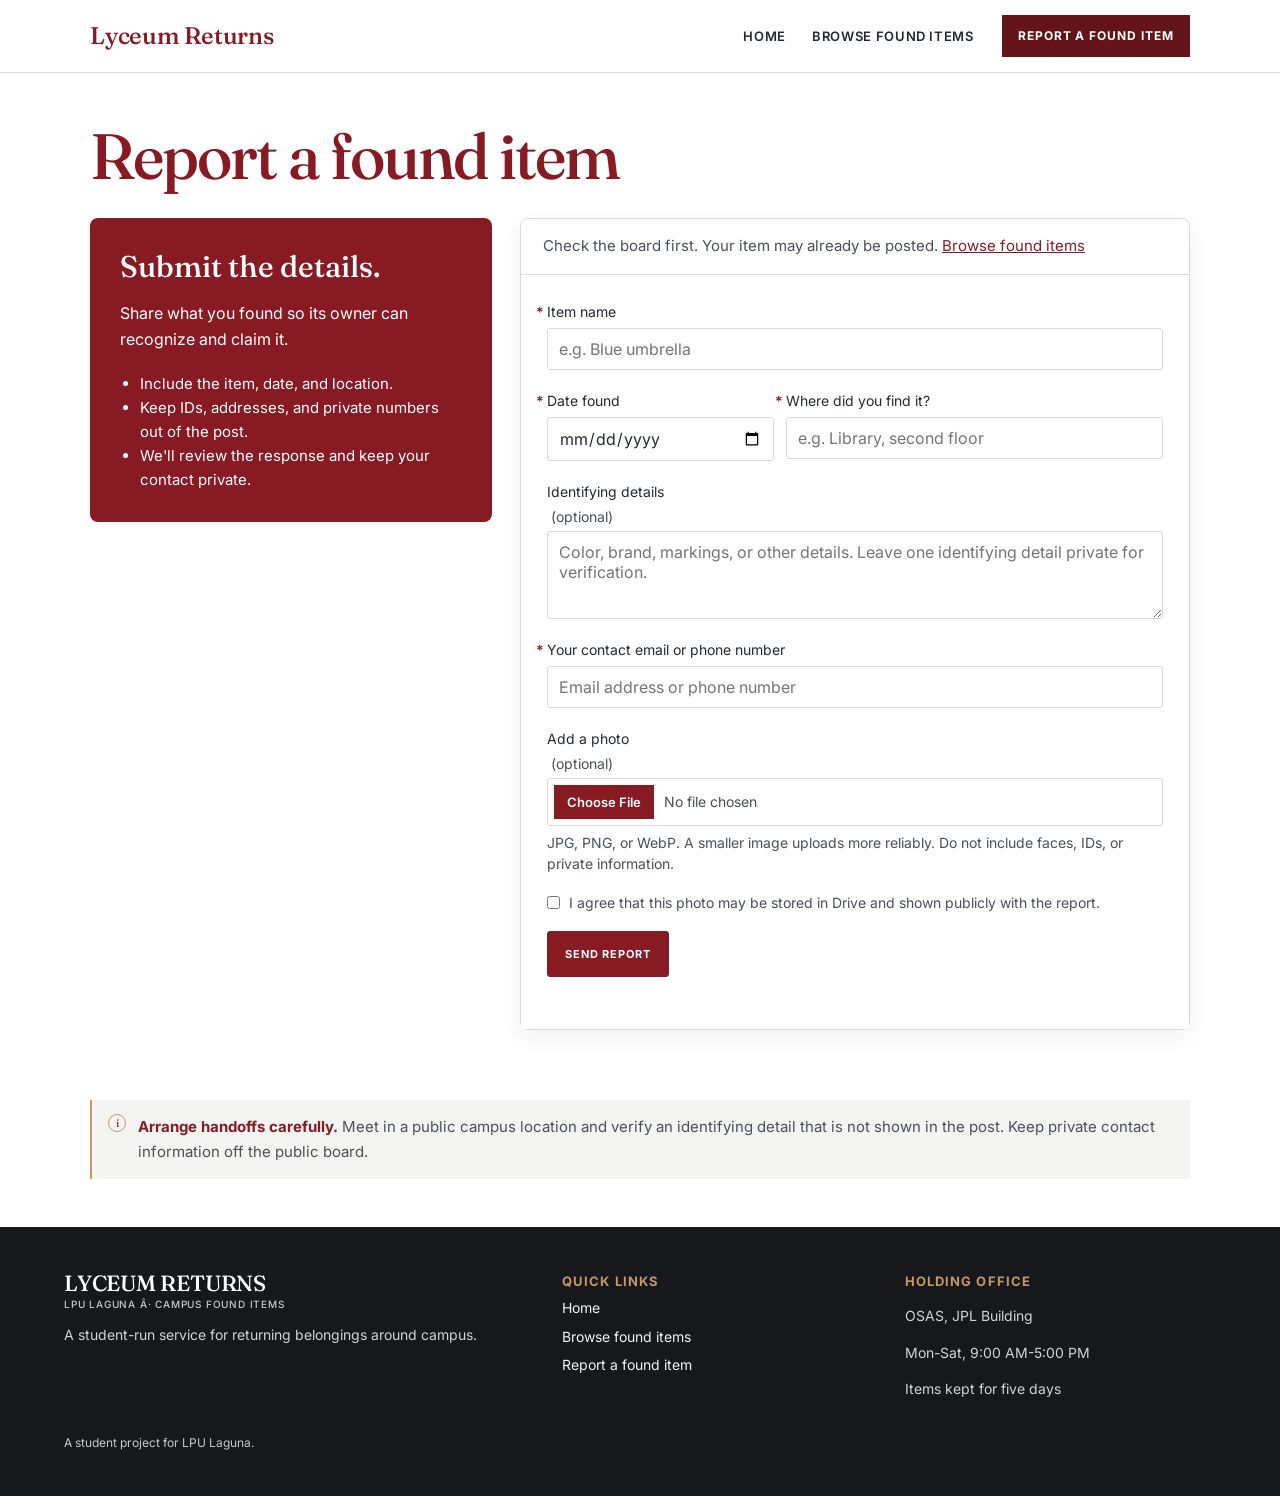
==== commit d2d7dc9c: "Warning moved from checkbox -> disclaimer" ====
--- a/report.html
+++ b/report.html
@@ -111,15 +111,15 @@
               </div>
               <small
                 >JPG, PNG, or WebP. A smaller image uploads more
-                reliably.</small
+                reliably. Do not include faces, IDs, or private
+                information.</small
               >
             </label>
             <label class="consent-field">
               <input name="photoConsent" type="checkbox" />
               <span
                 >I agree that this photo may be stored in Drive and shown
-                publicly with the report. Do not include faces, IDs, or private
-                information.</span
+                publicly with the report.</span
               >
             </label>
             <label class="form-honeypot">
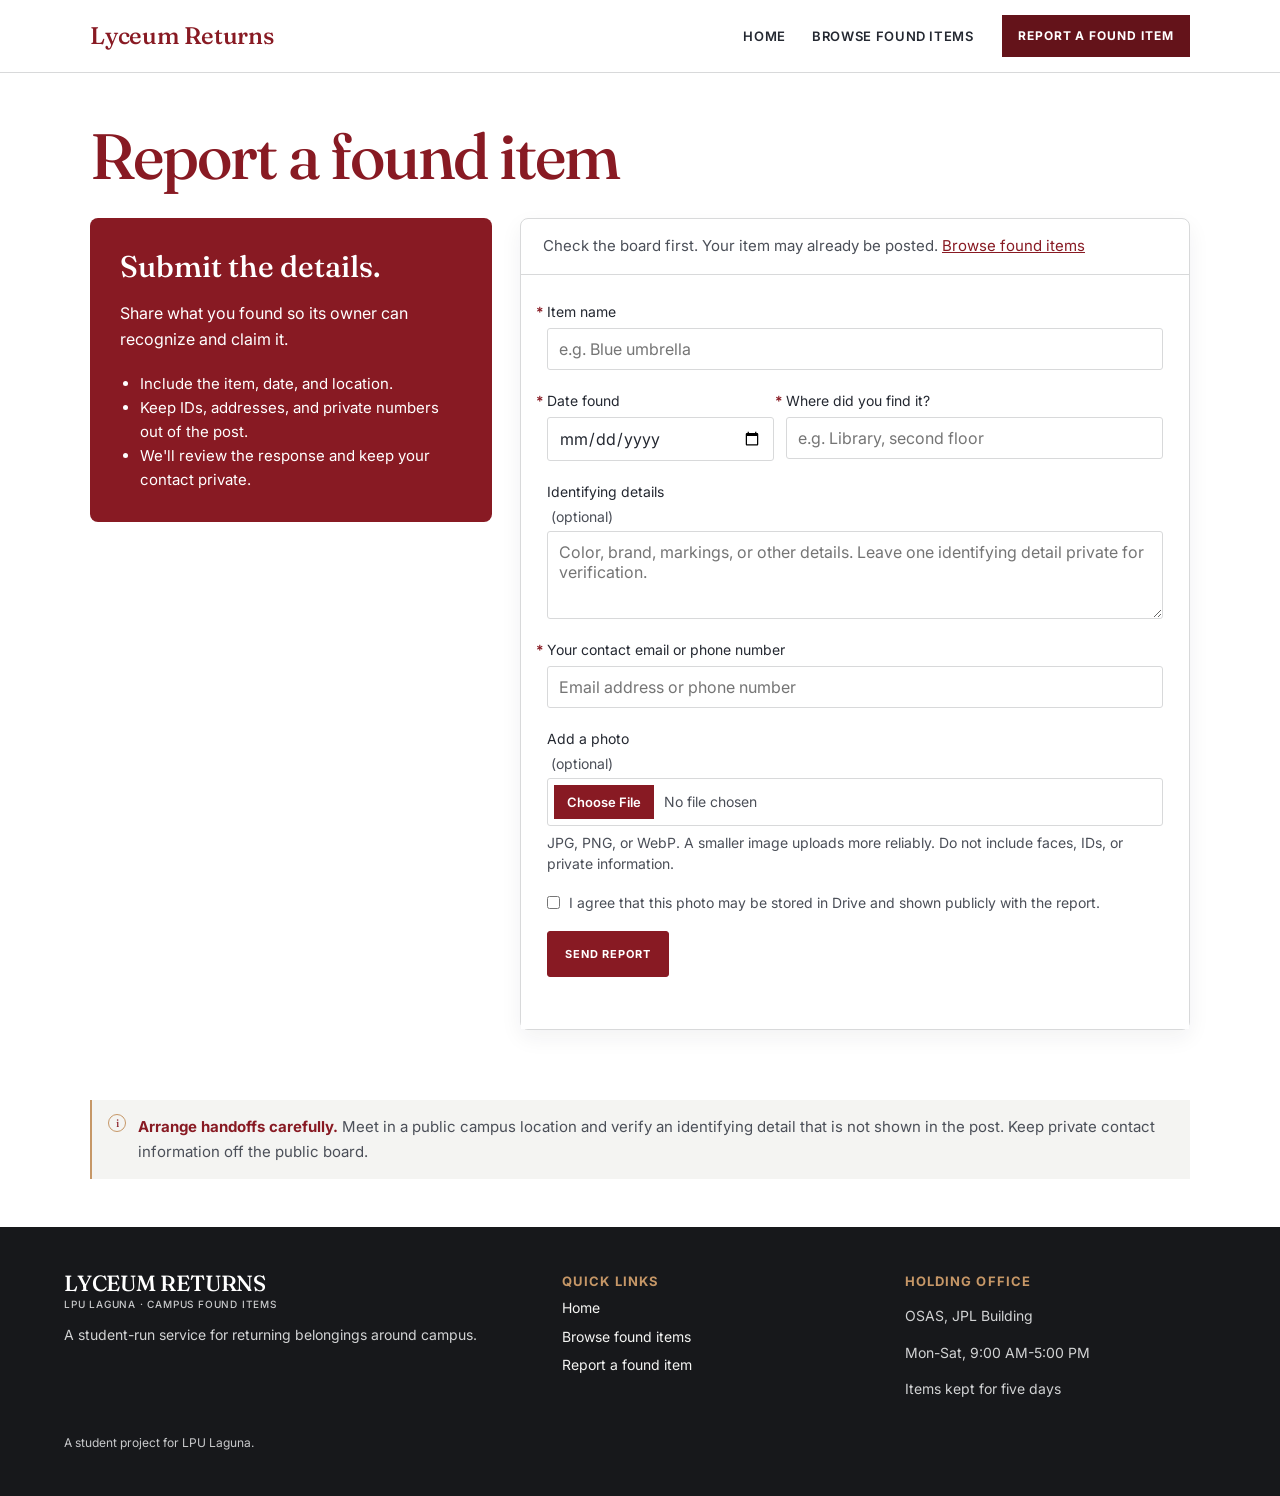
==== commit ccfe0d6a: "Browse Reports: list view changes" ====
--- a/report.html
+++ b/report.html
@@ -17,8 +17,8 @@
       rel="stylesheet"
       href="https://fonts.googleapis.com/css2?family=Fraunces:opsz,SOFT,WONK,wght@9..144,20,0,400;9..144,20,0,500&family=Inter:wght@400;500;600;700&display=swap"
     />
-    <link rel="stylesheet" href="site.css?v=19" />
-    <link rel="stylesheet" href="reports.css?v=27" />
+    <link rel="stylesheet" href="site.css?v=22" />
+    <link rel="stylesheet" href="reports.css?v=30" />
   </head>
   <body id="top">
     <header class="site-header">
@@ -28,7 +28,9 @@
           <a href="index.html">Home</a>
           <a href="reports.html">Browse found items</a>
         </nav>
-        <a class="header-action active" href="report.html">Report a found item</a>
+        <a class="header-action active" href="report.html"
+          >Report a found item</a
+        >
       </div>
     </header>
 
@@ -110,9 +112,8 @@
                 <button id="remove-photo" type="button">Remove photo</button>
               </div>
               <small
-                >JPG, PNG, or WebP. A smaller image uploads more
-                reliably. Do not include faces, IDs, or private
-                information.</small
+                >JPG, PNG, or WebP. A smaller image uploads more reliably. Do
+                not include faces, IDs, or private information.</small
               >
             </label>
             <label class="consent-field">
@@ -151,9 +152,7 @@
       <div>
         <a class="wordmark" href="index.html">
           <span
-            >LYCEUM RETURNS<small
-              >LPU LAGUNA Â· CAMPUS FOUND ITEMS</small
-            ></span
+            >LYCEUM RETURNS<small>LPU LAGUNA · CAMPUS FOUND ITEMS</small></span
           >
         </a>
         <p>A student-run service for returning belongings around campus.</p>
--- a/site.css
+++ b/site.css
@@ -1,4 +1,4 @@
-:root {
+﻿:root {
   --crimson: #881a23;
   --crimson-dark: #64131a;
   --gold: #c69767;
@@ -7,8 +7,11 @@
   --paper: #f4f4f2;
   --white: #ffffff;
   --line: #d8d9da;
-  --heading: "Fraunces", Georgia, serif;
-  --body: "Inter", system-ui, sans-serif;
+  --font-title: "Fraunces", Georgia, serif;
+  --font-text: "Inter", system-ui, sans-serif;
+  --text-base: 100%;
+  --text-small: 87.5%;
+  --text-label: 75%;
   --space: 8px;
 }
 
@@ -22,7 +25,7 @@
   margin: 0;
   background: var(--white);
   color: var(--ink);
-  font: 16px/1.6 var(--body);
+  font: var(--text-base) / 1.6 var(--font-text);
 }
 main {
   padding-bottom: 56px;
@@ -53,7 +56,7 @@
 }
 .wordmark {
   color: var(--crimson);
-  font: 500 22px/1.1 var(--heading);
+  font: 500 22px/1.1 var(--font-title);
   font-variation-settings:
     "SOFT" 20,
     "WONK" 0;
@@ -63,7 +66,7 @@
   display: block;
   margin-top: 3px;
   color: var(--muted);
-  font: 500 10px var(--body);
+  font: 500 10px var(--font-text);
   letter-spacing: 0.08em;
   text-transform: uppercase;
 }
@@ -115,7 +118,7 @@
 }
 .hero h1 {
   margin: 0;
-  font: 500 clamp(44px, 6vw, 76px)/1.15 var(--heading);
+  font: 500 clamp(44px, 6vw, 76px)/1.15 var(--font-title);
   font-variation-settings:
     "SOFT" 20,
     "WONK" 0;
@@ -192,7 +195,7 @@
 }
 .note h2 {
   margin: 0;
-  font: 500 24px/1.25 var(--heading);
+  font: 500 24px/1.25 var(--font-title);
 }
 .note p {
   margin: 12px 0 0;
@@ -330,6 +333,9 @@
   max-width: none;
   padding-bottom: 48px;
 }
+.home-main {
+  padding-bottom: 0;
+}
 .site-header {
   position: sticky;
   top: 0;
@@ -446,7 +452,7 @@
   }
   .site-header .wordmark::after {
     content: "LR";
-    font: 500 21px/1.1 var(--heading);
+    font: 500 21px/1.1 var(--font-title);
     color: var(--crimson);
   }
   .site-header nav {
--- a/reports.css
+++ b/reports.css
@@ -11,7 +11,7 @@
 .intro h1 {
   margin: 0;
   color: var(--crimson);
-  font: 500 clamp(42px, 5vw, 59px)/1 var(--heading);
+  font: 500 clamp(42px, 5vw, 59px)/1 var(--font-title);
   letter-spacing: -0.04em;
 }
 .intro > p {
@@ -38,7 +38,7 @@
   flex-direction: column;
   gap: 6px;
   color: #596574;
-  font: 8px var(--body);
+  font: 8px var(--font-text);
   letter-spacing: 0.07em;
 }
 .search-label {
@@ -51,7 +51,7 @@
   border: 1px solid var(--line);
   background: transparent;
   color: var(--ink);
-  font: 11px var(--body);
+  font: 11px var(--font-text);
 }
 .view-switch {
   display: flex;
@@ -63,7 +63,7 @@
   border: 1px solid var(--line);
   background: transparent;
   color: var(--crimson);
-  font: 9px var(--body);
+  font: 9px var(--font-text);
   cursor: pointer;
 }
 .view-switch button + button {
@@ -116,7 +116,7 @@
   display: grid;
   place-items: center;
   color: #979b9c;
-  font: 9px var(--body);
+  font: 9px var(--font-text);
   letter-spacing: 0.1em;
 }
 .report-photo[hidden],
@@ -130,7 +130,7 @@
 .type-tag {
   display: inline-block;
   padding: 4px 6px;
-  font: 8px var(--body);
+  font: 8px var(--font-text);
   letter-spacing: 0.08em;
   background: #e5ebe3;
   color: #3d654a;
@@ -142,7 +142,7 @@
 .report-card h2 {
   margin: 9px 0 5px;
   color: var(--crimson);
-  font: 500 18px var(--heading);
+  font: 500 18px var(--font-title);
 }
 .report-place,
 .report-date,
@@ -205,7 +205,7 @@
   border: 1px solid var(--gold);
   border-radius: 50%;
   color: var(--crimson);
-  font: 11px var(--heading);
+  font: 11px var(--font-title);
 }
 .safety p {
   margin: 0;
@@ -228,7 +228,7 @@
 .submit-copy h2 {
   margin: 0;
   color: var(--crimson);
-  font: 500 29px var(--heading);
+  font: 500 29px var(--font-title);
 }
 .submit-copy > p:last-child {
   max-width: 300px;
@@ -251,7 +251,7 @@
   border: 1px solid rgba(255, 255, 255, 0.75);
   background: transparent;
   color: var(--white);
-  font: 700 11px var(--body);
+  font: 700 11px var(--font-text);
   letter-spacing: 0.08em;
   text-transform: uppercase;
   text-align: center;
@@ -283,7 +283,7 @@
   border: 1px solid var(--line);
   background: transparent;
   color: var(--crimson);
-  font: 600 12px var(--body);
+  font: 600 12px var(--font-text);
   cursor: pointer;
 }
 .form-slot iframe {
@@ -398,7 +398,7 @@
 .custom-form label > span,
 .report-choice legend span {
   color: var(--muted);
-  font: 8px var(--body);
+  font: 8px var(--font-text);
   letter-spacing: 0.04em;
 }
 .report-choice {
@@ -424,7 +424,7 @@
   padding: 9px 22px;
   border: 1px solid var(--line);
   color: var(--crimson);
-  font: 11px var(--body);
+  font: 11px var(--font-text);
 }
 .report-choice input:checked + span {
   border-color: var(--crimson);
@@ -474,7 +474,7 @@
   border-radius: 0;
   background: #fffefa;
   color: var(--ink);
-  font: 12px var(--body);
+  font: 12px var(--font-text);
 }
 .form-field textarea {
   resize: vertical;
@@ -514,7 +514,7 @@
   border: 1px solid var(--crimson);
   background: var(--crimson);
   color: white;
-  font: 10px var(--body);
+  font: 10px var(--font-text);
   letter-spacing: 0.04em;
   cursor: pointer;
 }
@@ -564,7 +564,7 @@
   padding: 0;
 }
 .custom-form input[type="file"] {
-  font: 10px var(--body);
+  font: 10px var(--font-text);
 }
 .custom-form input[type="file"] {
   width: 100%;
@@ -581,7 +581,7 @@
   border: 1px solid var(--crimson);
   background: var(--crimson);
   color: #fff;
-  font: 600 13px var(--body);
+  font: 600 13px var(--font-text);
   cursor: pointer;
 }
 .custom-form input[type="file"]::file-selector-button:hover {
@@ -610,7 +610,7 @@
 }
 .display-ampersand {
   color: var(--crimson);
-  font-family: var(--heading);
+  font-family: var(--font-title);
   font-style: italic;
   font-weight: 400;
   letter-spacing: -0.08em;
@@ -626,7 +626,7 @@
   font-size: 14px;
 }
 .toolbar label {
-  font: 14px var(--body);
+  font: 14px var(--font-text);
   letter-spacing: 0;
   color: var(--muted);
 }
@@ -640,7 +640,7 @@
 }
 .custom-form label > span,
 .report-choice legend span {
-  font: 14px var(--body);
+  font: 14px var(--font-text);
   letter-spacing: 0;
   color: var(--muted);
 }
@@ -692,11 +692,11 @@
   background: #fffdf9;
 }
 .report-choice label > span strong {
-  font: 600 15px var(--body);
+  font: 600 15px var(--font-text);
 }
 .report-choice label > span small {
   color: var(--muted);
-  font: 13px var(--body);
+  font: 13px var(--font-text);
 }
 .report-choice input:checked + span small {
   color: rgba(255, 255, 255, 0.82);
@@ -733,7 +733,7 @@
   padding: 13px 16px;
   color: var(--ink);
   content: "";
-  font: 600 15px/1.25 var(--body);
+  font: 600 15px/1.25 var(--font-text);
   white-space: pre-line;
 }
 .report-choice label:first-of-type::after {
@@ -772,11 +772,11 @@
 }
 .report-choice label > span strong {
   color: inherit !important;
-  font: 600 15px/1.25 var(--body);
+  font: 600 15px/1.25 var(--font-text);
 }
 .report-choice label > span small {
   color: var(--muted) !important;
-  font: 13px/1.25 var(--body);
+  font: 13px/1.25 var(--font-text);
 }
 .report-choice input:checked + span {
   border-color: var(--crimson);
@@ -806,7 +806,7 @@
 }
 .intro h1 {
   color: var(--crimson);
-  font: 500 clamp(42px, 6vw, 68px)/1.05 var(--heading);
+  font: 500 clamp(42px, 6vw, 68px)/1.05 var(--font-title);
   letter-spacing: -0.04em;
 }
 .intro > p {
@@ -833,7 +833,7 @@
 }
 .toolbar label {
   color: var(--ink);
-  font: 600 13px var(--body);
+  font: 600 13px var(--font-text);
   letter-spacing: 0;
   text-transform: uppercase;
 }
@@ -860,7 +860,7 @@
   background: #fffdf9;
   color: var(--ink);
   text-align: left;
-  font: 15px var(--body);
+  font: 15px var(--font-text);
   cursor: pointer;
 }
 .custom-select-trigger::after {
@@ -894,7 +894,7 @@
   background: transparent;
   color: var(--ink);
   text-align: left;
-  font: 14px var(--body);
+  font: 14px var(--font-text);
   cursor: pointer;
 }
 .custom-select-menu button:hover,
@@ -930,7 +930,7 @@
   border: 1px solid var(--line);
   background: var(--white);
   color: var(--ink);
-  font: 15px var(--body);
+  font: 15px var(--font-text);
 }
 .view-switch button,
 .refresh {
@@ -938,7 +938,7 @@
   border: 1px solid var(--crimson);
   background: var(--white);
   color: var(--crimson);
-  font: 700 12px var(--body);
+  font: 700 12px var(--font-text);
   letter-spacing: 0.06em;
   text-transform: uppercase;
   cursor: pointer;
@@ -984,7 +984,7 @@
   padding: 5px 8px;
   background: var(--crimson);
   color: var(--white);
-  font: 700 11px var(--body);
+  font: 700 11px var(--font-text);
   letter-spacing: 0.04em;
   text-transform: uppercase;
 }
@@ -998,7 +998,7 @@
 }
 .report-card h2 {
   color: var(--ink);
-  font: 600 21px/1.25 var(--heading);
+  font: 600 21px/1.25 var(--font-title);
 }
 .report-place,
 .report-date,
@@ -1014,7 +1014,7 @@
 .claim-button {
   border-color: var(--crimson);
   color: var(--crimson);
-  font: 700 12px var(--body);
+  font: 700 12px var(--font-text);
   letter-spacing: 0.04em;
   text-transform: uppercase;
 }
@@ -1046,7 +1046,7 @@
 .submit-copy h1,
 .submit-copy h2 {
   color: var(--white);
-  font: 500 30px var(--heading);
+  font: 500 30px var(--font-title);
 }
 .submit-copy > p:last-child {
   color: #fff;
@@ -1077,7 +1077,7 @@
 }
 .submit-button {
   background: var(--crimson);
-  font: 700 12px var(--body);
+  font: 700 12px var(--font-text);
   letter-spacing: 0.1em;
   text-transform: uppercase;
   display: flex;
@@ -1166,7 +1166,7 @@
   background: #fffefa;
   color: var(--muted);
   text-align: left;
-  font: 16px var(--body);
+  font: 16px var(--font-text);
   cursor: pointer;
 }
 
@@ -1176,7 +1176,7 @@
   border: 1px solid var(--crimson);
   background: transparent;
   color: var(--crimson);
-  font: 9px var(--body);
+  font: 9px var(--font-text);
   cursor: pointer;
 }
 .claim-button:hover {
@@ -1186,7 +1186,7 @@
 .report-status {
   margin: 5px 0 0;
   color: var(--muted);
-  font: 8px var(--body);
+  font: 8px var(--font-text);
   letter-spacing: 0.08em;
   text-transform: uppercase;
 }
@@ -1205,7 +1205,7 @@
 .claim-dialog > h2 {
   margin-top: 4px;
   margin-bottom: 6px;
-  font: 500 30px var(--heading);
+  font: 500 30px var(--font-title);
 }
 .claim-summary {
   color: var(--muted);
@@ -1253,7 +1253,7 @@
 .report-page-title {
   margin: 0 0 28px;
   color: var(--crimson);
-  font: 500 clamp(40px, 6vw, 64px) / 1.08 var(--heading);
+  font: 500 clamp(40px, 6vw, 64px) / 1.08 var(--font-title);
   letter-spacing: -0.03em;
 }
 .custom-form {
@@ -1529,7 +1529,7 @@
 }
 .report-choice label > span small {
   color: var(--muted);
-  font: 10px var(--body);
+  font: 10px var(--font-text);
 }
 .report-choice input:checked + span small {
   color: rgba(255, 255, 255, 0.82);
@@ -1601,7 +1601,7 @@
 .claim-dialog .form-field textarea {
   border-color: #d8d8d3;
   background: #fff;
-  font: 15px var(--body);
+  font: 15px var(--font-text);
 }
 .claim-dialog .form-field input {
   min-height: 46px;
@@ -1621,7 +1621,9 @@
   border-radius: 50%;
   color: var(--crimson);
   font-size: 21px;
-  transition: background 140ms ease, color 140ms ease;
+  transition:
+    background 140ms ease,
+    color 140ms ease;
 }
 .claim-dialog .dialog-close:hover {
   background: var(--crimson);
@@ -1664,11 +1666,19 @@
 }
 
 @keyframes claim-dialog-in {
-  from { opacity: 0; transform: translateY(8px) scale(0.99); }
-  to { opacity: 1; transform: translateY(0) scale(1); }
+  from {
+    opacity: 0;
+    transform: translateY(8px) scale(0.99);
+  }
+  to {
+    opacity: 1;
+    transform: translateY(0) scale(1);
+  }
 }
 @media (prefers-reduced-motion: reduce) {
-  .claim-dialog[open] { animation: none; }
+  .claim-dialog[open] {
+    animation: none;
+  }
 }
 
 /* Keep list-view labels and buttons in their own predictable spaces. */
@@ -1716,8 +1726,7 @@
   grid-row: 1 / 3;
   align-self: center;
 }
-.reports-list.list .claim-button,
-.reports-list.tiles .claim-button {
+.reports-list.list .claim-button {
   min-width: 112px;
   min-height: 42px;
   padding: 9px 13px;
@@ -1735,16 +1744,38 @@
     grid-template-columns: minmax(112px, 0.7fr) minmax(0, 1.3fr);
     gap: 10px 14px;
   }
-  .reports-list.list .type-tag { grid-column: 1; grid-row: 1; }
-  .reports-list.list .report-card h2 { grid-column: 2; grid-row: 1; }
-  .reports-list.list .report-place { grid-column: 1; grid-row: 2; }
-  .reports-list.list .report-date { grid-column: 2; grid-row: 2; }
-  .reports-list.list .report-detail { grid-column: 1 / -1; grid-row: 3; }
-  .reports-list.list .claim-button { grid-column: 1 / -1; grid-row: 4; }
+  .reports-list.list .type-tag {
+    grid-column: 1;
+    grid-row: 1;
+  }
+  .reports-list.list .report-card h2 {
+    grid-column: 2;
+    grid-row: 1;
+  }
+  .reports-list.list .report-place {
+    grid-column: 1;
+    grid-row: 2;
+  }
+  .reports-list.list .report-date {
+    grid-column: 2;
+    grid-row: 2;
+  }
+  .reports-list.list .report-detail {
+    grid-column: 1 / -1;
+    grid-row: 3;
+  }
+  .reports-list.list .claim-button {
+    grid-column: 1 / -1;
+    grid-row: 4;
+  }
 }
 @media (max-width: 560px) {
-  .reports-list.list { padding: 10px; }
-  .reports-list.list .report-card { grid-template-columns: 1fr; }
+  .reports-list.list {
+    padding: 10px;
+  }
+  .reports-list.list .report-card {
+    grid-template-columns: 1fr;
+  }
   .reports-list.list .report-photo,
   .reports-list.list .photo-placeholder {
     height: 170px;
@@ -1755,10 +1786,146 @@
     gap: 10px 12px;
     padding: 14px;
   }
-  .reports-list.list .type-tag { grid-column: 1; grid-row: 1; }
-  .reports-list.list .report-card h2 { grid-column: 1 / -1; grid-row: 2; }
-  .reports-list.list .report-place { grid-column: 1; grid-row: 3; }
-  .reports-list.list .report-date { grid-column: 2; grid-row: 3; text-align: right; }
-  .reports-list.list .report-detail { grid-column: 1 / -1; grid-row: 4; }
-  .reports-list.list .claim-button { grid-column: 1 / -1; grid-row: 5; }
-}
+  .reports-list.list .type-tag {
+    grid-column: 1;
+    grid-row: 1;
+  }
+  .reports-list.list .report-card h2 {
+    grid-column: 1 / -1;
+    grid-row: 2;
+  }
+  .reports-list.list .report-place {
+    grid-column: 1;
+    grid-row: 3;
+  }
+  .reports-list.list .report-date {
+    grid-column: 2;
+    grid-row: 3;
+    text-align: right;
+  }
+  .reports-list.list .report-detail {
+    grid-column: 1 / -1;
+    grid-row: 4;
+  }
+  .reports-list.list .claim-button {
+    grid-column: 1 / -1;
+    grid-row: 5;
+  }
+}
+
+/* List rows: photo, item, date, note, action. */
+.reports-list.list .report-card {
+  display: grid;
+  grid-template-columns: 140px minmax(0, 2fr) 110px minmax(0, 2fr) 150px;
+  align-items: center;
+  gap: 24px;
+  min-height: 120px;
+  padding-right: 24px;
+}
+.reports-list.list .report-card::before,
+.reports-list.list .report-card::after {
+  display: none;
+}
+.reports-list.list .report-card-content {
+  display: contents;
+}
+.reports-list.list .report-photo,
+.reports-list.list .photo-placeholder {
+  grid-column: 1;
+  grid-row: 1;
+  width: 140px;
+  height: 100%;
+  min-height: 120px;
+  object-fit: cover;
+}
+.reports-list.list .report-photo:not([hidden]) {
+  display: block;
+}
+.reports-list.list .photo-placeholder:not([hidden]) {
+  display: flex;
+}
+.reports-list.list .photo-placeholder:not([hidden]) {
+  align-items: center;
+  justify-content: center;
+}
+.reports-list.list .type-tag {
+  display: none;
+}
+.reports-list.list .report-info {
+  grid-column: 2;
+  grid-row: 1;
+  min-width: 0;
+}
+.reports-list.list .report-card h2 {
+  margin: 0;
+  overflow: hidden;
+  text-overflow: ellipsis;
+  white-space: nowrap;
+}
+.reports-list.list .report-place {
+  display: -webkit-box;
+  margin: 4px 0 0;
+  overflow: hidden;
+  -webkit-box-orient: vertical;
+  -webkit-line-clamp: 2;
+}
+.reports-list.list .report-date {
+  grid-column: 3;
+  grid-row: 1;
+  margin: 0;
+}
+.reports-list.list .report-detail {
+  display: -webkit-box;
+  grid-column: 4;
+  grid-row: 1;
+  margin: 0;
+  overflow: hidden;
+  -webkit-box-orient: vertical;
+  -webkit-line-clamp: 2;
+}
+.reports-list.list .claim-button {
+  grid-column: 5;
+  grid-row: 1;
+  width: 100%;
+  min-width: 0;
+  min-height: 44px;
+  margin: 0;
+  border-width: 2px;
+  font-size: 13px;
+}
+@media (max-width: 800px) {
+  .reports-list.list .report-card {
+    grid-template-columns: 90px minmax(0, 1fr);
+    gap: 0 16px;
+    padding-right: 0;
+  }
+  .reports-list.list .report-photo,
+  .reports-list.list .photo-placeholder {
+    width: 90px;
+    min-height: 120px;
+  }
+  .reports-list.list .report-card-content {
+    display: grid;
+    grid-column: 2;
+    grid-row: 1;
+    grid-template-columns: minmax(0, 1fr) auto;
+    gap: 8px 12px;
+    padding: 14px 14px 14px 0;
+  }
+  .reports-list.list .report-info {
+    grid-column: 1 / -1;
+    grid-row: 1;
+  }
+  .reports-list.list .report-date {
+    grid-column: 1 / -1;
+    grid-row: 2;
+  }
+  .reports-list.list .report-detail {
+    grid-column: 1 / -1;
+    grid-row: 3;
+  }
+  .reports-list.list .claim-button {
+    grid-column: 1 / -1;
+    grid-row: 4;
+  }
+}
